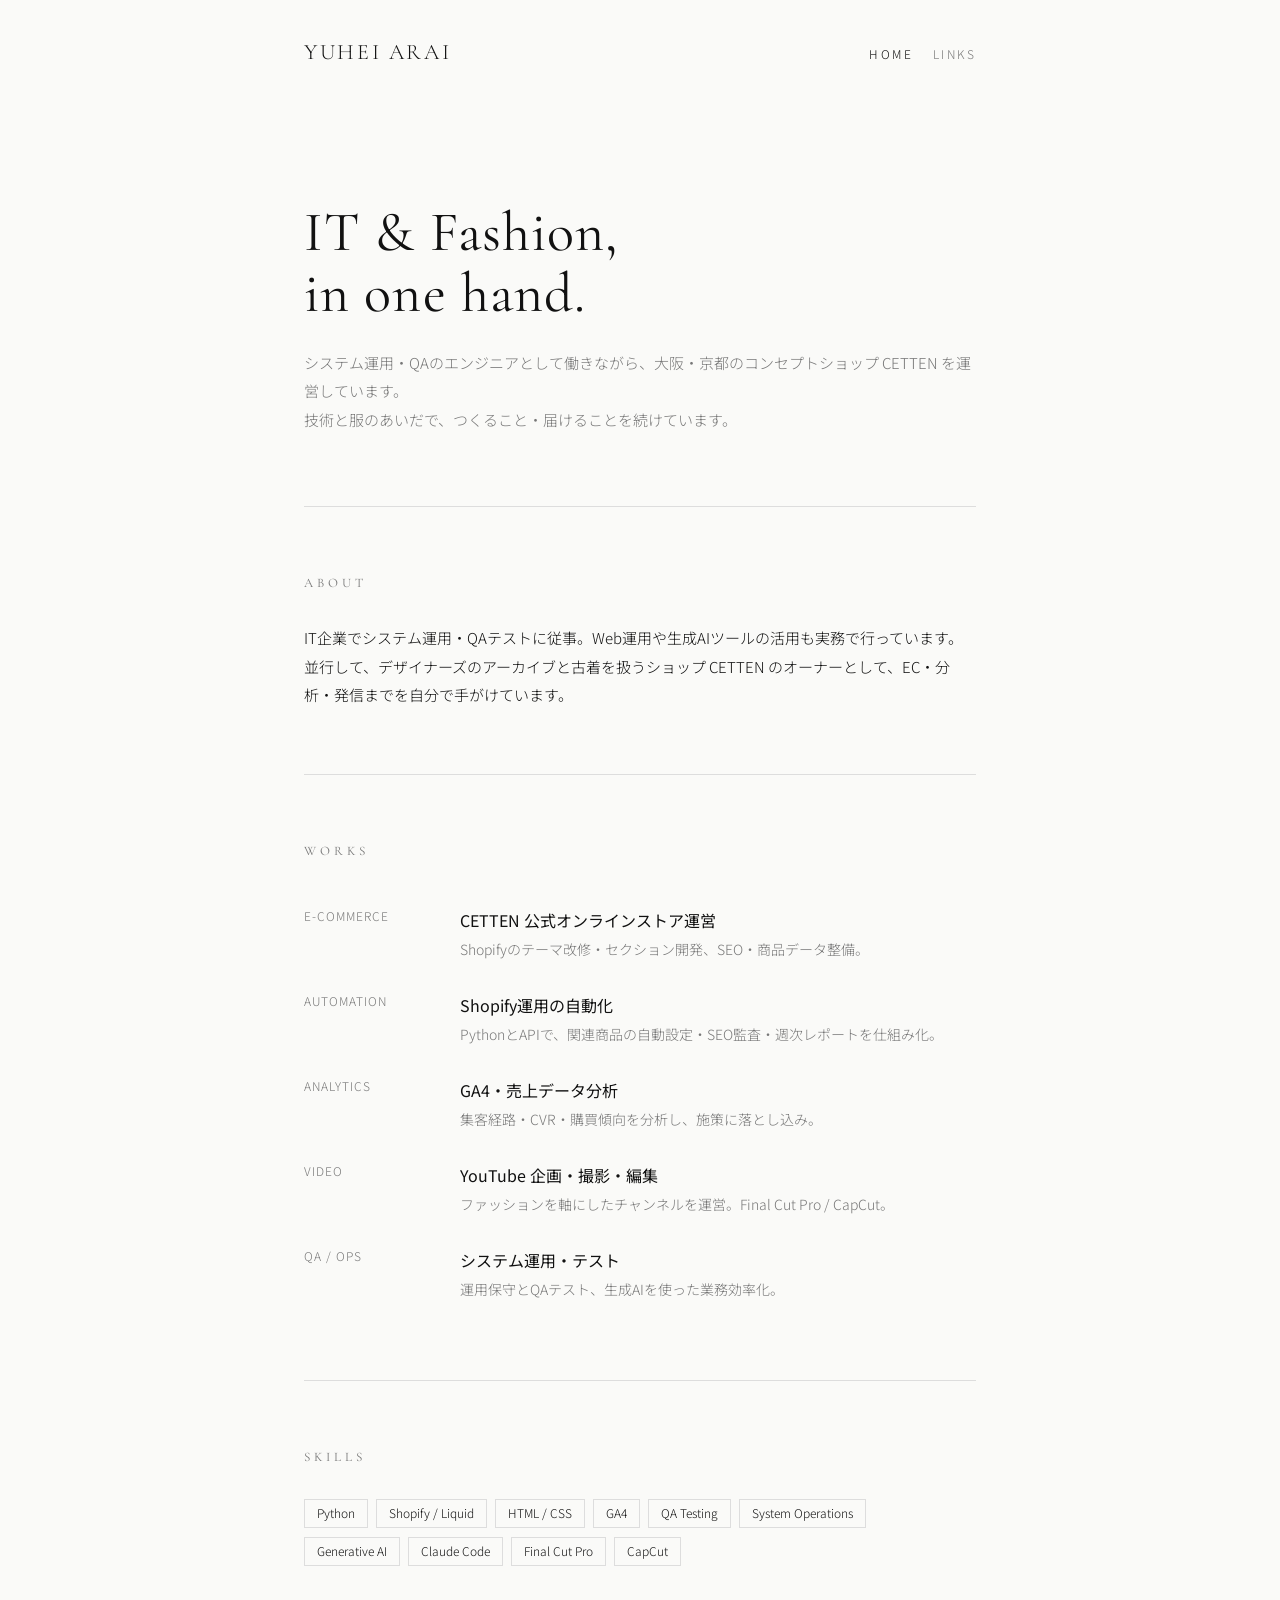
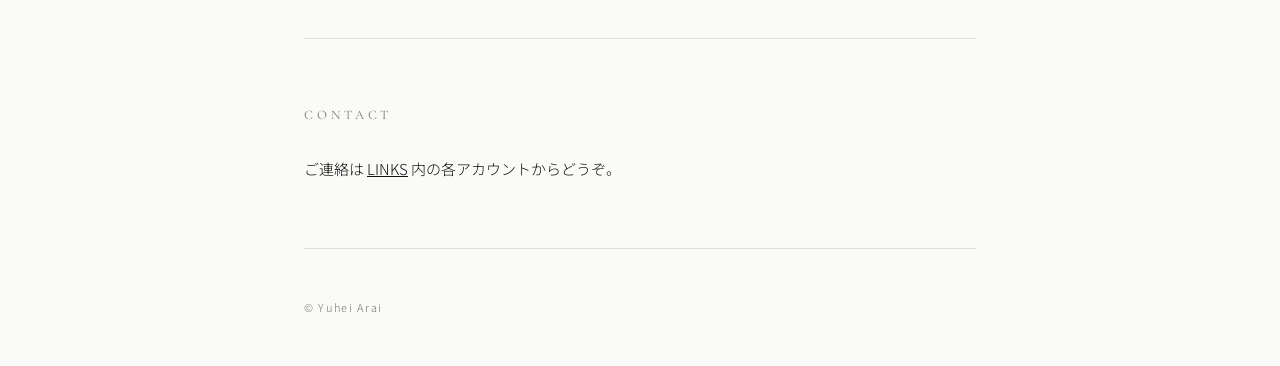
==== index.html @ 1b286ece "Add initial index.html for portfolio website Initial commit of the portfolio website with sections f" ====
<!DOCTYPE html>
<html lang="ja">
<head>
<meta charset="utf-8">
<meta name="viewport" content="width=device-width,initial-scale=1">
<title>Yuhei Arai</title>
<meta name="description" content="Yuhei Arai — IT × Fashion. ポートフォリオ">
<link rel="stylesheet" href="style.css">
</head>
<body>
<div class="wrap">
<header>
  <a class="logo" href="./">YUHEI ARAI</a>
  <nav><a class="on" href="./">HOME</a><a href="links.html">LINKS</a></nav>
</header>

<div class="hero">
  <h1>IT &amp; Fashion,<br>in one hand.</h1>
  <p>システム運用・QAのエンジニアとして働きながら、大阪・京都のコンセプトショップ CETTEN を運営しています。<br>技術と服のあいだで、つくること・届けることを続けています。</p>
</div>

<section>
  <h2>About</h2>
  <p>IT企業でシステム運用・QAテストに従事。Web運用や生成AIツールの活用も実務で行っています。並行して、デザイナーズのアーカイブと古着を扱うショップ CETTEN のオーナーとして、EC・分析・発信までを自分で手がけています。</p>
</section>

<section>
  <h2>Works</h2>
  <div class="item"><div class="k">E-COMMERCE</div><div><h3>CETTEN 公式オンラインストア運営</h3><p>Shopifyのテーマ改修・セクション開発、SEO・商品データ整備。</p></div></div>
  <div class="item"><div class="k">AUTOMATION</div><div><h3>Shopify運用の自動化</h3><p>PythonとAPIで、関連商品の自動設定・SEO監査・週次レポートを仕組み化。</p></div></div>
  <div class="item"><div class="k">ANALYTICS</div><div><h3>GA4・売上データ分析</h3><p>集客経路・CVR・購買傾向を分析し、施策に落とし込み。</p></div></div>
  <div class="item"><div class="k">VIDEO</div><div><h3>YouTube 企画・撮影・編集</h3><p>ファッションを軸にしたチャンネルを運営。Final Cut Pro / CapCut。</p></div></div>
  <div class="item"><div class="k">QA / OPS</div><div><h3>システム運用・テスト</h3><p>運用保守とQAテスト、生成AIを使った業務効率化。</p></div></div>
</section>

<section>
  <h2>Skills</h2>
  <div class="tags"><span>Python</span><span>Shopify / Liquid</span><span>HTML / CSS</span><span>GA4</span><span>QA Testing</span><span>System Operations</span><span>Generative AI</span><span>Claude Code</span><span>Final Cut Pro</span><span>CapCut</span></div>
</section>

<section>
  <h2>Contact</h2>
  <p>ご連絡は <a href="links.html">LINKS</a> 内の各アカウントからどうぞ。</p>
</section>

<footer>© Yuhei Arai</footer>
</div>
</body>
</html>
---- style.css ----
@import url('https://fonts.googleapis.com/css2?family=Cormorant+Garamond:wght@400;500&family=Noto+Sans+JP:wght@300;400&display=swap');
:root{--ink:#111;--sub:#777;--line:#ddd;--bg:#fafaf8}
*{box-sizing:border-box;margin:0;padding:0}
body{background:var(--bg);color:var(--ink);font-family:'Noto Sans JP',sans-serif;font-weight:300;line-height:1.9;font-size:15px}
a{color:inherit}
.wrap{max-width:720px;margin:0 auto;padding:0 24px}
header{display:flex;justify-content:space-between;align-items:baseline;padding:32px 0}
.logo{font-family:'Cormorant Garamond',serif;font-size:22px;letter-spacing:.12em;text-decoration:none}
nav a{font-size:12px;letter-spacing:.2em;text-decoration:none;margin-left:20px;color:var(--sub)}
nav a.on,nav a:hover{color:var(--ink)}
.hero{padding:96px 0 72px;border-bottom:1px solid var(--line)}
.hero h1{font-family:'Cormorant Garamond',serif;font-weight:400;font-size:56px;line-height:1.1;letter-spacing:.02em}
.hero p{margin-top:24px;color:var(--sub)}
section{padding:64px 0;border-bottom:1px solid var(--line)}
h2{font-family:'Cormorant Garamond',serif;font-weight:400;font-size:13px;letter-spacing:.3em;text-transform:uppercase;color:var(--sub);margin-bottom:28px}
.item{display:grid;grid-template-columns:140px 1fr;gap:16px;padding:14px 0}
.item .k{font-size:12px;color:var(--sub);letter-spacing:.08em}
.item h3{font-weight:400;font-size:16px}
.item p{color:var(--sub);font-size:14px}
.tags span{display:inline-block;border:1px solid var(--line);padding:2px 12px;margin:0 8px 8px 0;font-size:12px}
.links a{display:flex;justify-content:space-between;padding:22px 0;border-bottom:1px solid var(--line);text-decoration:none}
.links a:hover{padding-left:8px;transition:.2s}
.links .t{font-family:'Cormorant Garamond',serif;font-size:26px}
.links .d{font-size:12px;color:var(--sub);align-self:center}
.soon{opacity:.4;pointer-events:none}
footer{padding:48px 0;font-size:11px;color:var(--sub);letter-spacing:.15em}
@media(max-width:560px){.hero h1{font-size:40px}.item{grid-template-columns:1fr;gap:2px}}
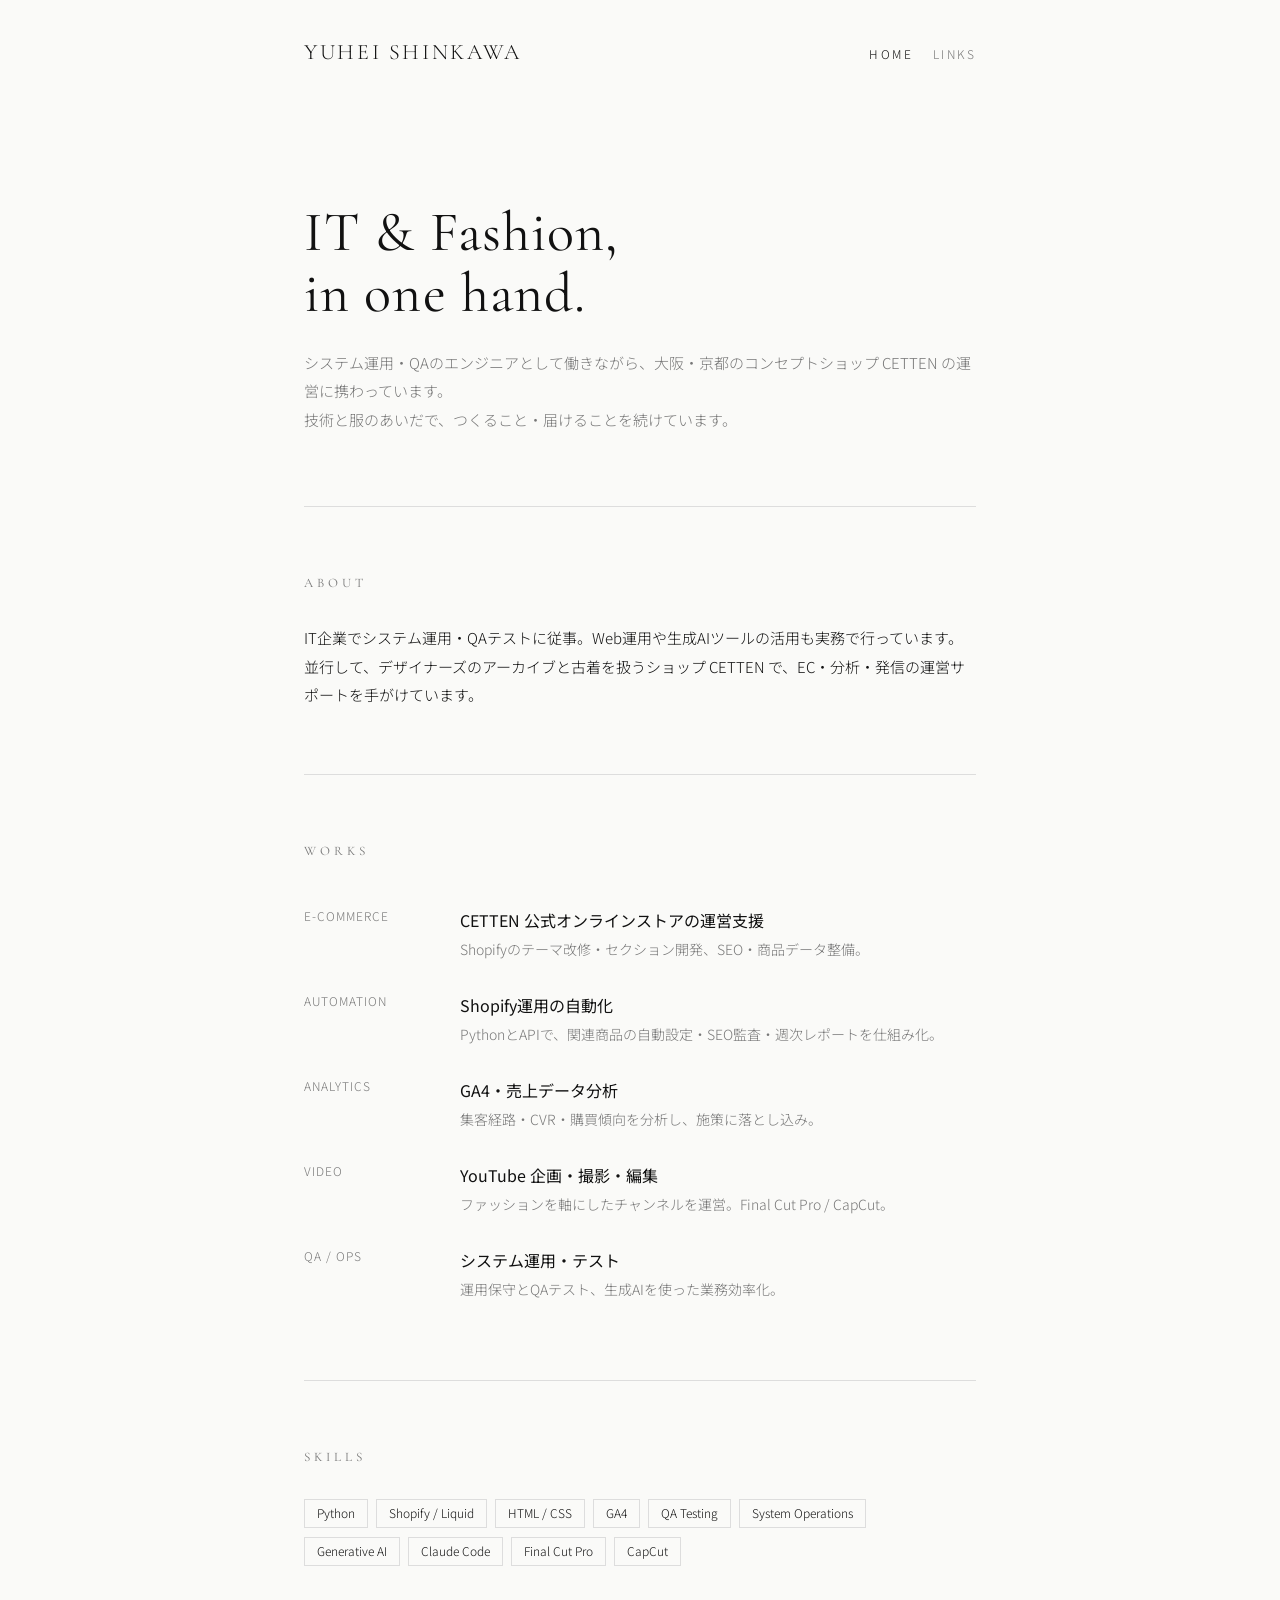
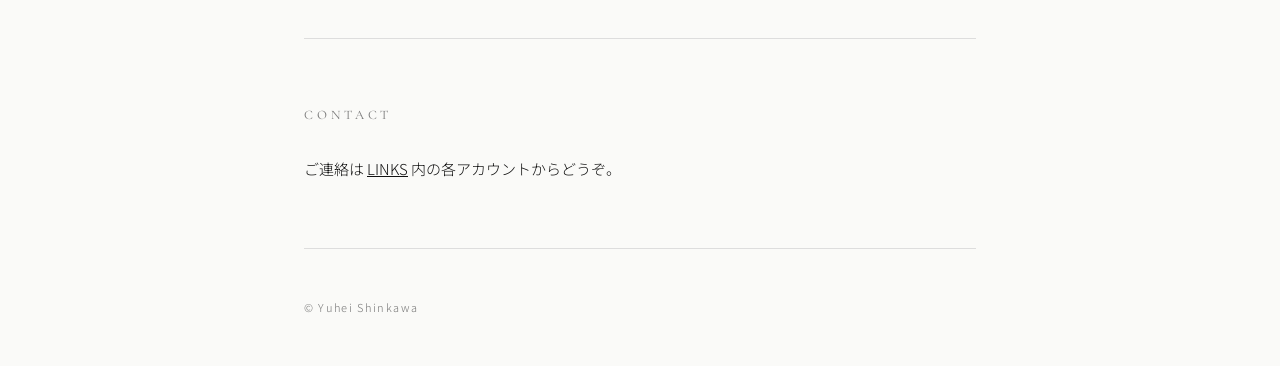
==== commit d11eb2e0: "Update name and descriptions to Yuhei Shinkawa" ====
--- a/index.html
+++ b/index.html
@@ -3,30 +3,30 @@
 <head>
 <meta charset="utf-8">
 <meta name="viewport" content="width=device-width,initial-scale=1">
-<title>Yuhei Arai</title>
-<meta name="description" content="Yuhei Arai — IT × Fashion. ポートフォリオ">
+<title>Yuhei Shinkawa</title>
+<meta name="description" content="Yuhei Shinkawa — IT × Fashion. ポートフォリオ">
 <link rel="stylesheet" href="style.css">
 </head>
 <body>
 <div class="wrap">
 <header>
-  <a class="logo" href="./">YUHEI ARAI</a>
+  <a class="logo" href="./">YUHEI SHINKAWA</a>
   <nav><a class="on" href="./">HOME</a><a href="links.html">LINKS</a></nav>
 </header>
 
 <div class="hero">
   <h1>IT &amp; Fashion,<br>in one hand.</h1>
-  <p>システム運用・QAのエンジニアとして働きながら、大阪・京都のコンセプトショップ CETTEN を運営しています。<br>技術と服のあいだで、つくること・届けることを続けています。</p>
+  <p>システム運用・QAのエンジニアとして働きながら、大阪・京都のコンセプトショップ CETTEN の運営に携わっています。<br>技術と服のあいだで、つくること・届けることを続けています。</p>
 </div>
 
 <section>
   <h2>About</h2>
-  <p>IT企業でシステム運用・QAテストに従事。Web運用や生成AIツールの活用も実務で行っています。並行して、デザイナーズのアーカイブと古着を扱うショップ CETTEN のオーナーとして、EC・分析・発信までを自分で手がけています。</p>
+  <p>IT企業でシステム運用・QAテストに従事。Web運用や生成AIツールの活用も実務で行っています。並行して、デザイナーズのアーカイブと古着を扱うショップ CETTEN で、EC・分析・発信の運営サポートを手がけています。</p>
 </section>
 
 <section>
   <h2>Works</h2>
-  <div class="item"><div class="k">E-COMMERCE</div><div><h3>CETTEN 公式オンラインストア運営</h3><p>Shopifyのテーマ改修・セクション開発、SEO・商品データ整備。</p></div></div>
+  <div class="item"><div class="k">E-COMMERCE</div><div><h3>CETTEN 公式オンラインストアの運営支援</h3><p>Shopifyのテーマ改修・セクション開発、SEO・商品データ整備。</p></div></div>
   <div class="item"><div class="k">AUTOMATION</div><div><h3>Shopify運用の自動化</h3><p>PythonとAPIで、関連商品の自動設定・SEO監査・週次レポートを仕組み化。</p></div></div>
   <div class="item"><div class="k">ANALYTICS</div><div><h3>GA4・売上データ分析</h3><p>集客経路・CVR・購買傾向を分析し、施策に落とし込み。</p></div></div>
   <div class="item"><div class="k">VIDEO</div><div><h3>YouTube 企画・撮影・編集</h3><p>ファッションを軸にしたチャンネルを運営。Final Cut Pro / CapCut。</p></div></div>
@@ -43,7 +43,7 @@
   <p>ご連絡は <a href="links.html">LINKS</a> 内の各アカウントからどうぞ。</p>
 </section>
 
-<footer>© Yuhei Arai</footer>
+<footer>© Yuhei Shinkawa</footer>
 </div>
 </body>
 </html>
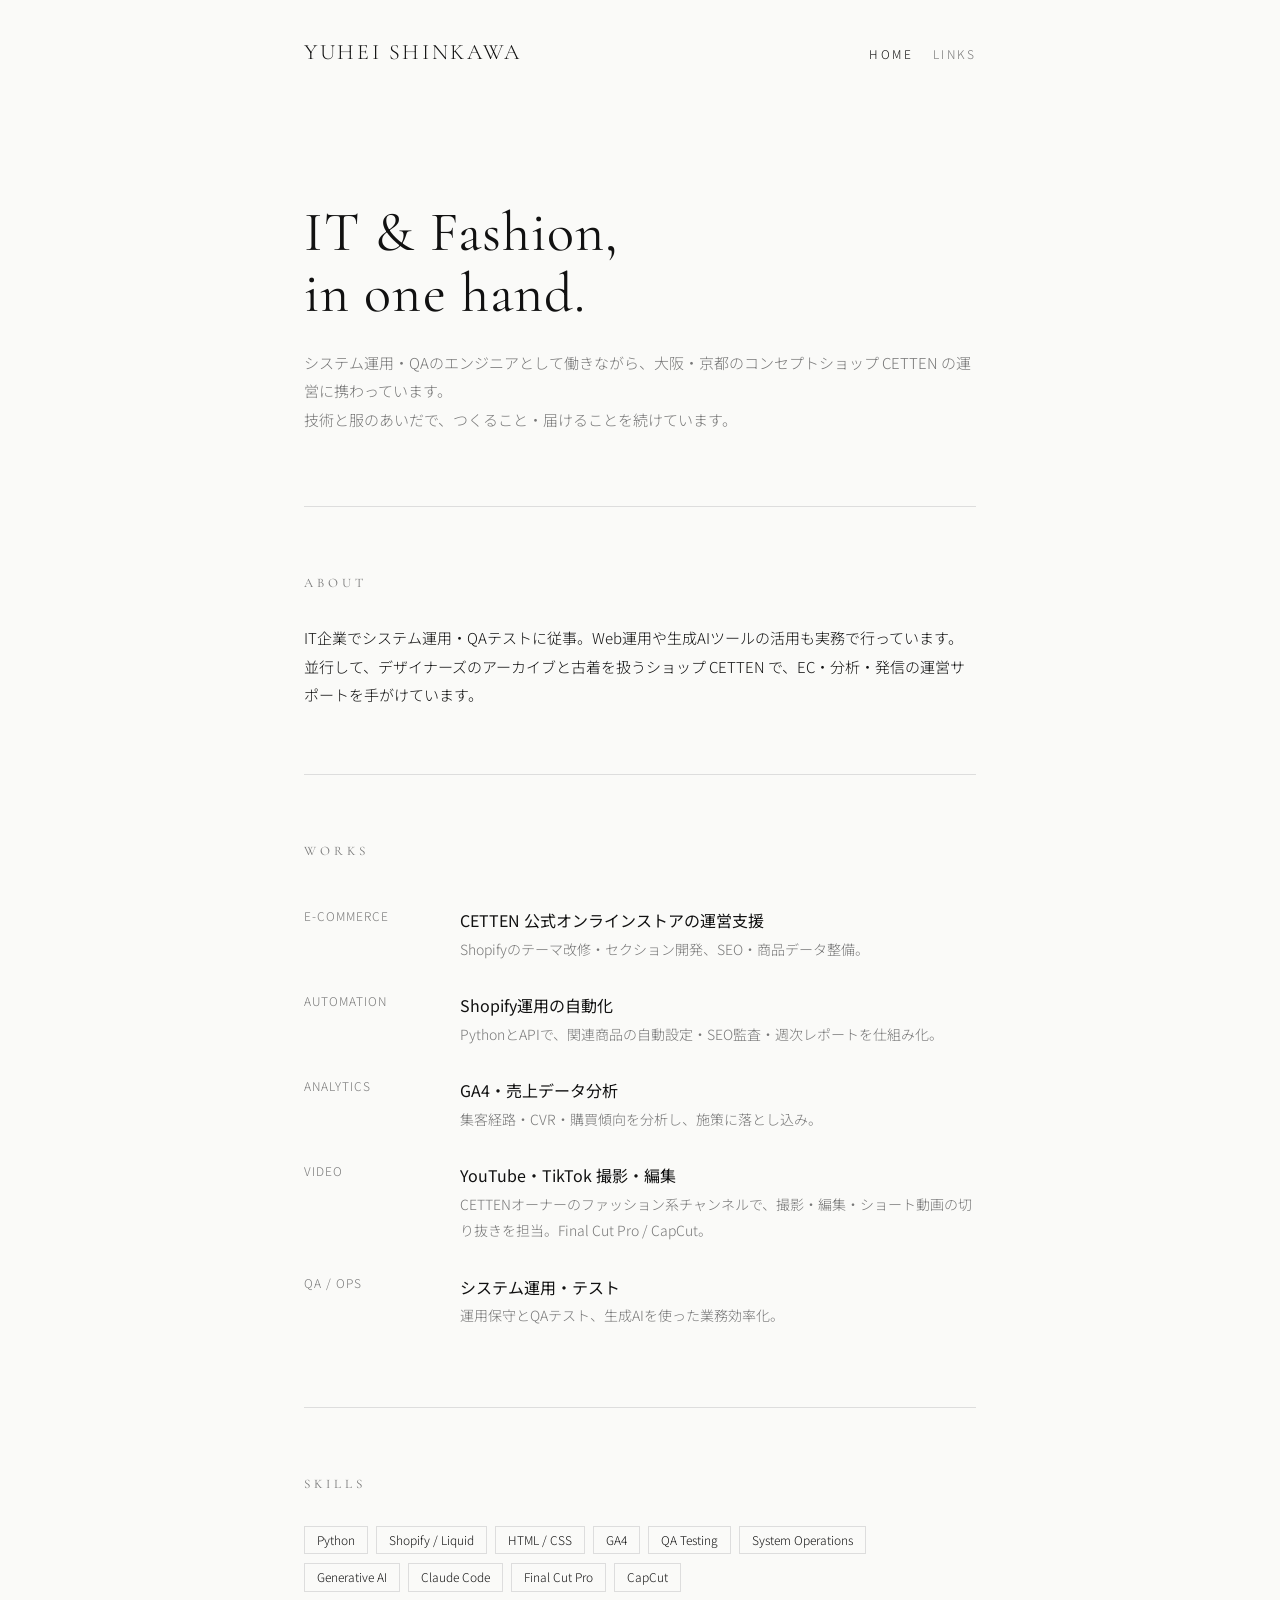
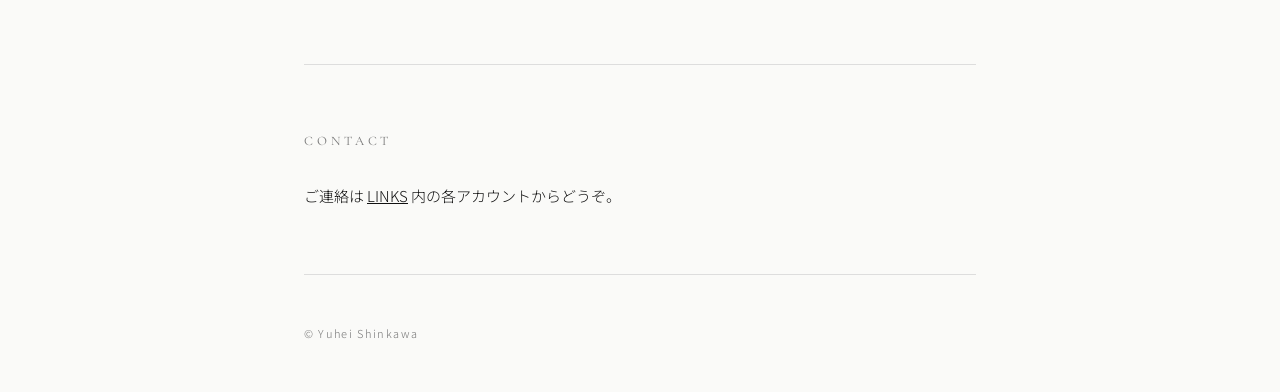
==== commit 2865d641: "Modify video section for YouTube and TikTok Updated the video section to reflect new responsibilitie" ====
--- a/index.html
+++ b/index.html
@@ -29,7 +29,7 @@
   <div class="item"><div class="k">E-COMMERCE</div><div><h3>CETTEN 公式オンラインストアの運営支援</h3><p>Shopifyのテーマ改修・セクション開発、SEO・商品データ整備。</p></div></div>
   <div class="item"><div class="k">AUTOMATION</div><div><h3>Shopify運用の自動化</h3><p>PythonとAPIで、関連商品の自動設定・SEO監査・週次レポートを仕組み化。</p></div></div>
   <div class="item"><div class="k">ANALYTICS</div><div><h3>GA4・売上データ分析</h3><p>集客経路・CVR・購買傾向を分析し、施策に落とし込み。</p></div></div>
-  <div class="item"><div class="k">VIDEO</div><div><h3>YouTube 企画・撮影・編集</h3><p>ファッションを軸にしたチャンネルを運営。Final Cut Pro / CapCut。</p></div></div>
+  <div class="item"><div class="k">VIDEO</div><div><h3>YouTube・TikTok 撮影・編集</h3><p>CETTENオーナーのファッション系チャンネルで、撮影・編集・ショート動画の切り抜きを担当。Final Cut Pro / CapCut。</p></div></div>
   <div class="item"><div class="k">QA / OPS</div><div><h3>システム運用・テスト</h3><p>運用保守とQAテスト、生成AIを使った業務効率化。</p></div></div>
 </section>
 
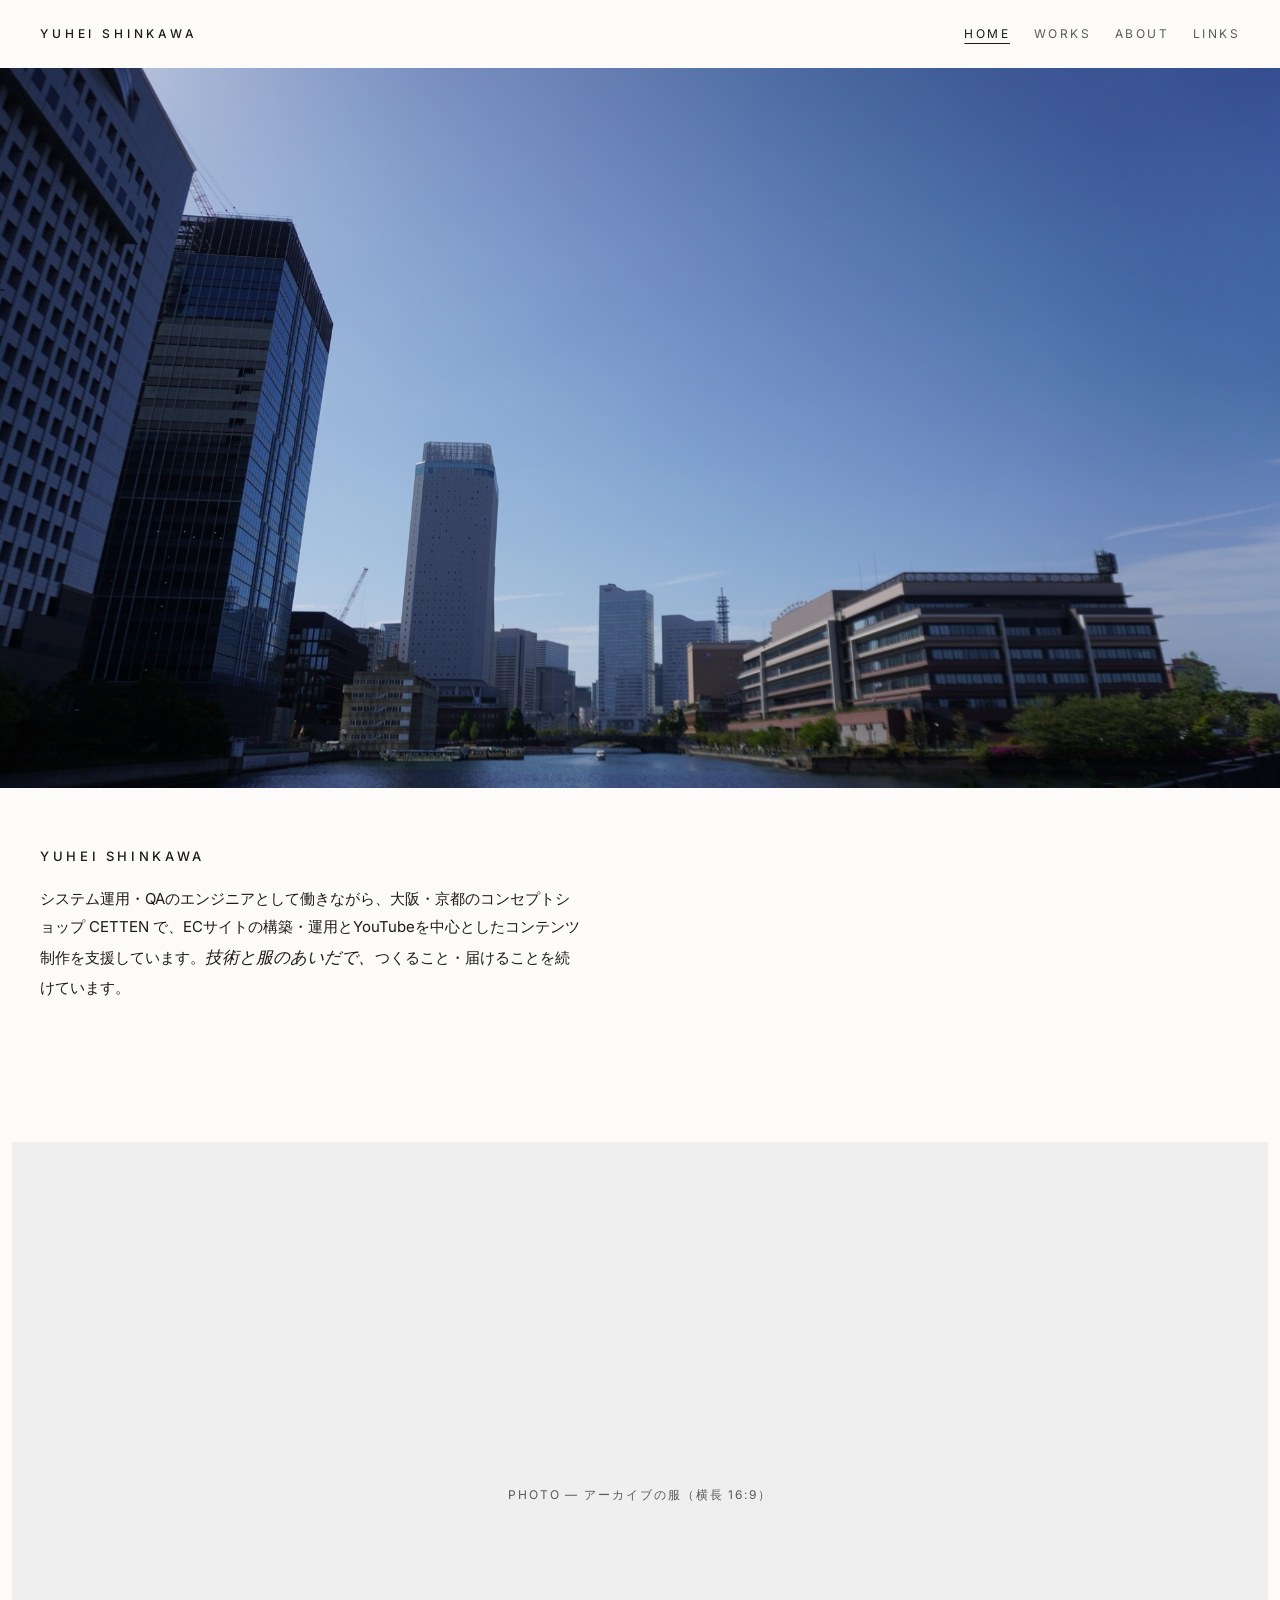
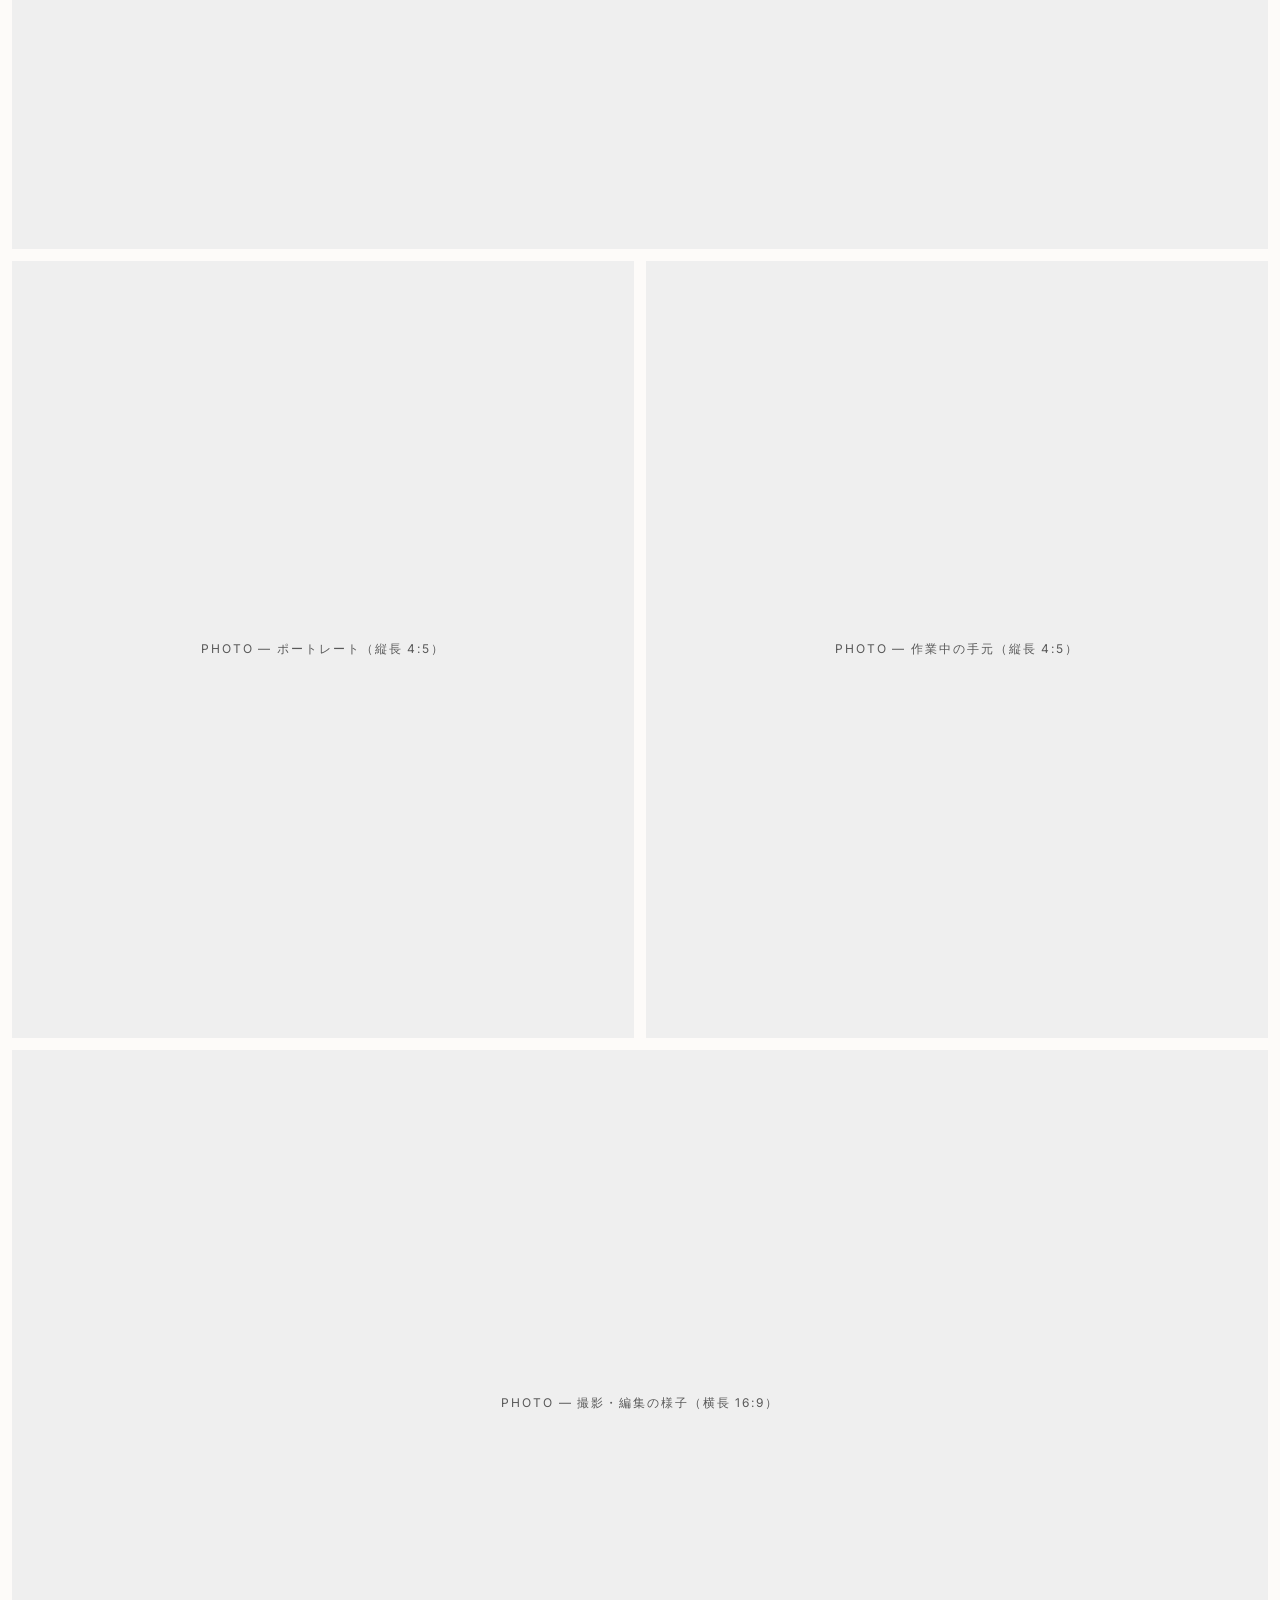
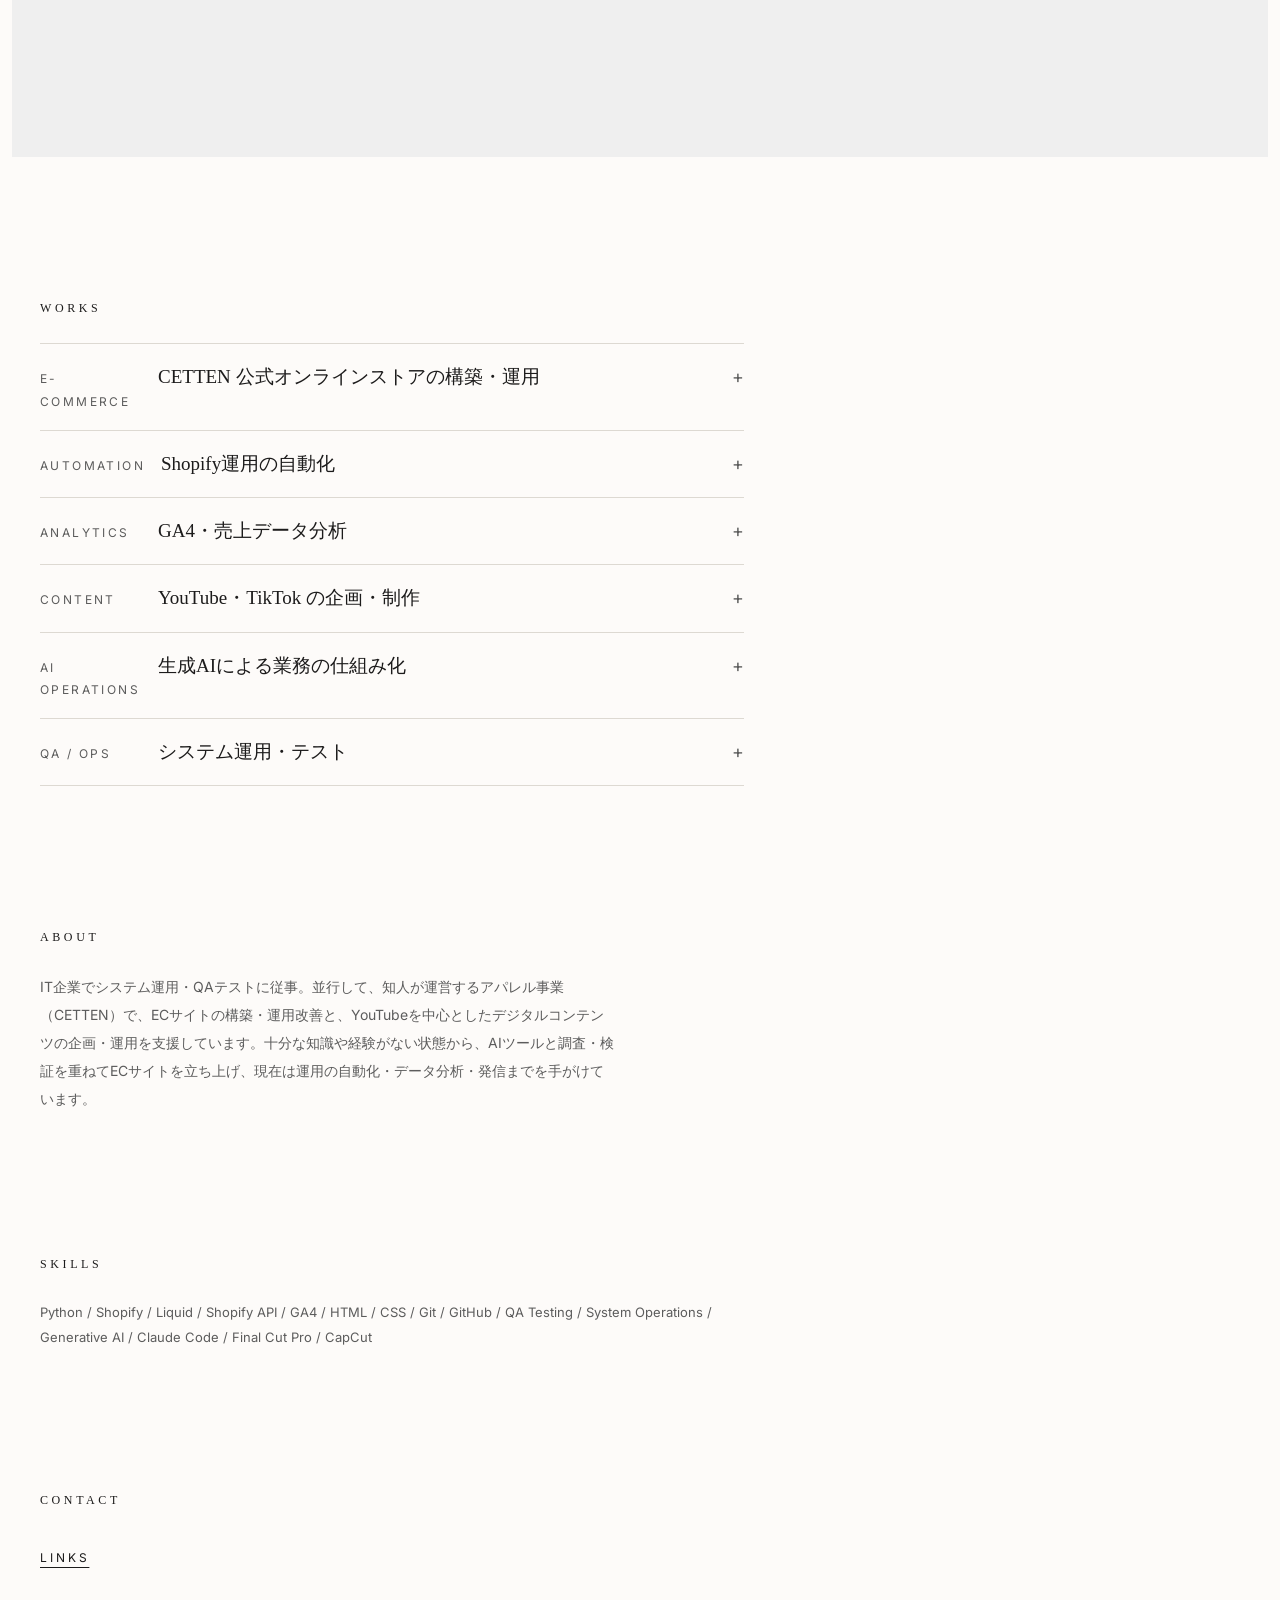
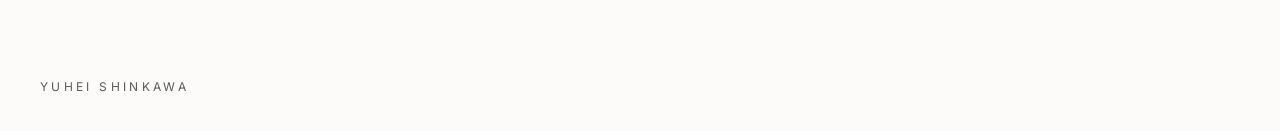
==== commit 81141f4b: "Redesign: gallery-style layout, hero photo, og image Co-Authored-By: Claude Sonnet 5.5 <noreply@anth" ====
--- a/index.html
+++ b/index.html
@@ -1,49 +1,125 @@
 <!DOCTYPE html>
 <html lang="ja">
 <head>
-<meta charset="utf-8">
-<meta name="viewport" content="width=device-width,initial-scale=1">
-<title>Yuhei Shinkawa</title>
-<meta name="description" content="Yuhei Shinkawa — IT × Fashion. ポートフォリオ">
+<meta charset="UTF-8">
+<meta name="viewport" content="width=device-width, initial-scale=1.0">
+<title>YUHEI SHINKAWA</title>
+<meta name="description" content="システム運用・QAのエンジニアとして働きながら、大阪・京都のコンセプトショップ CETTEN で、ECサイトの構築・運用とYouTubeを中心としたコンテンツ制作を支援しています。">
+<link rel="canonical" href="https://yuhei0182.github.io/">
+<meta property="og:type" content="profile">
+<meta property="og:title" content="YUHEI SHINKAWA">
+<meta property="og:description" content="システム運用・QAのエンジニアとして働きながら、大阪・京都のコンセプトショップ CETTEN で、ECサイトの構築・運用とYouTubeを中心としたコンテンツ制作を支援しています。">
+<meta property="og:url" content="https://yuhei0182.github.io/">
+<meta property="og:image" content="https://yuhei0182.github.io/images/ogp.jpg">
+<link rel="preconnect" href="https://fonts.googleapis.com">
+<link rel="preconnect" href="https://fonts.gstatic.com" crossorigin>
+<link href="https://fonts.googleapis.com/css2?family=Inter:wght@400;500&family=Tinos:ital@0;1&display=swap" rel="stylesheet">
 <link rel="stylesheet" href="style.css">
+<script type="application/ld+json">
+{
+  "@context": "https://schema.org",
+  "@type": "Person",
+  "name": "Yuhei Shinkawa",
+  "url": "https://yuhei0182.github.io/",
+  "sameAs": ["https://github.com/yuhei0182", "https://cettenofficial.com"]
+}
+</script>
 </head>
 <body>
-<div class="wrap">
-<header>
-  <a class="logo" href="./">YUHEI SHINKAWA</a>
-  <nav><a class="on" href="./">HOME</a><a href="links.html">LINKS</a></nav>
+
+<header class="site-header">
+  <a class="logo" href="index.html">YUHEI SHINKAWA</a>
+  <nav class="site-nav" aria-label="Main">
+    <a href="index.html" aria-current="page">HOME</a>
+    <a href="index.html#works">WORKS</a>
+    <a href="index.html#about">ABOUT</a>
+    <a href="links.html">LINKS</a>
+  </nav>
 </header>
 
-<div class="hero">
-  <h1>IT &amp; Fashion,<br>in one hand.</h1>
-  <p>システム運用・QAのエンジニアとして働きながら、大阪・京都のコンセプトショップ CETTEN の運営に携わっています。<br>技術と服のあいだで、つくること・届けることを続けています。</p>
-</div>
+<main>
 
-<section>
-  <h2>About</h2>
-  <p>IT企業でシステム運用・QAテストに従事。Web運用や生成AIツールの活用も実務で行っています。並行して、デザイナーズのアーカイブと古着を扱うショップ CETTEN で、EC・分析・発信の運営サポートを手がけています。</p>
-</section>
+  <figure class="photo hero">
+    <picture>
+      <source media="(max-width: 640px)" srcset="images/hero-sp.jpg" width="1200" height="1500">
+      <img src="images/hero-pc.jpg" alt="ビル群と運河の風景写真" width="2000" height="1125" fetchpriority="high">
+    </picture>
+  </figure>
 
-<section>
-  <h2>Works</h2>
-  <div class="item"><div class="k">E-COMMERCE</div><div><h3>CETTEN 公式オンラインストアの運営支援</h3><p>Shopifyのテーマ改修・セクション開発、SEO・商品データ整備。</p></div></div>
-  <div class="item"><div class="k">AUTOMATION</div><div><h3>Shopify運用の自動化</h3><p>PythonとAPIで、関連商品の自動設定・SEO監査・週次レポートを仕組み化。</p></div></div>
-  <div class="item"><div class="k">ANALYTICS</div><div><h3>GA4・売上データ分析</h3><p>集客経路・CVR・購買傾向を分析し、施策に落とし込み。</p></div></div>
-  <div class="item"><div class="k">VIDEO</div><div><h3>YouTube・TikTok 撮影・編集</h3><p>CETTENオーナーのファッション系チャンネルで、撮影・編集・ショート動画の切り抜きを担当。Final Cut Pro / CapCut。</p></div></div>
-  <div class="item"><div class="k">QA / OPS</div><div><h3>システム運用・テスト</h3><p>運用保守とQAテスト、生成AIを使った業務効率化。</p></div></div>
-</section>
+  <section class="intro">
+    <h1 class="intro-name">YUHEI SHINKAWA</h1>
+    <p class="intro-lead">システム運用・QAのエンジニアとして働きながら、大阪・京都のコンセプトショップ CETTEN で、ECサイトの構築・運用とYouTubeを中心としたコンテンツ制作を支援しています。<em>技術と服のあいだで、</em>つくること・届けることを続けています。</p>
+  </section>
 
-<section>
-  <h2>Skills</h2>
-  <div class="tags"><span>Python</span><span>Shopify / Liquid</span><span>HTML / CSS</span><span>GA4</span><span>QA Testing</span><span>System Operations</span><span>Generative AI</span><span>Claude Code</span><span>Final Cut Pro</span><span>CapCut</span></div>
-</section>
+  <div class="gallery">
+    <figure class="photo r-wide full">
+      <img src="data:image/svg+xml,%3Csvg xmlns='http://www.w3.org/2000/svg' width='1600' height='900'%3E%3Crect width='1600' height='900' fill='%23EFEFEF'/%3E%3C/svg%3E" alt="アーカイブの服のクローズアップ写真（ハンガーにかかったデザイナーズの服）" width="1600" height="900" loading="lazy">
+      <figcaption>PHOTO — アーカイブの服（横長 16:9）</figcaption>
+    </figure>
+    <figure class="photo r-port">
+      <img src="data:image/svg+xml,%3Csvg xmlns='http://www.w3.org/2000/svg' width='800' height='1000'%3E%3Crect width='800' height='1000' fill='%23EFEFEF'/%3E%3C/svg%3E" alt="ポートレート写真（店内で立つ人物）" width="800" height="1000" loading="lazy">
+      <figcaption>PHOTO — ポートレート（縦長 4:5）</figcaption>
+    </figure>
+    <figure class="photo r-port">
+      <img src="data:image/svg+xml,%3Csvg xmlns='http://www.w3.org/2000/svg' width='800' height='1000'%3E%3Crect width='800' height='1000' fill='%23EFEFEF'/%3E%3C/svg%3E" alt="作業中の手元の写真（PCでコードとShopifyの画面を開いている手元）" width="800" height="1000" loading="lazy">
+      <figcaption>PHOTO — 作業中の手元（縦長 4:5）</figcaption>
+    </figure>
+    <figure class="photo r-wide full">
+      <img src="data:image/svg+xml,%3Csvg xmlns='http://www.w3.org/2000/svg' width='1600' height='900'%3E%3Crect width='1600' height='900' fill='%23EFEFEF'/%3E%3C/svg%3E" alt="撮影・編集の様子の写真（カメラと動画編集の画面）" width="1600" height="900" loading="lazy">
+      <figcaption>PHOTO — 撮影・編集の様子（横長 16:9）</figcaption>
+    </figure>
+  </div>
 
-<section>
-  <h2>Contact</h2>
-  <p>ご連絡は <a href="links.html">LINKS</a> 内の各アカウントからどうぞ。</p>
-</section>
+  <section class="section" id="works" aria-labelledby="works-h">
+    <h2 class="section-label" id="works-h">WORKS</h2>
+    <div class="works">
+      <details class="work">
+        <summary><span class="work-category">E-COMMERCE</span><h3 class="work-title">CETTEN 公式オンラインストアの構築・運用</h3></summary>
+        <p class="work-desc">Shopifyでのサイト立ち上げ。サイト構成の検討、テーマ改修・セクション開発、コンテンツ制作。</p>
+      </details>
+      <details class="work">
+        <summary><span class="work-category">AUTOMATION</span><h3 class="work-title">Shopify運用の自動化</h3></summary>
+        <p class="work-desc">PythonとShopify APIで、関連商品の日次自動設定・SEO監査・週次売上レポートを仕組み化。手作業の商品データ整備を一括処理に置き換え。</p>
+      </details>
+      <details class="work">
+        <summary><span class="work-category">ANALYTICS</span><h3 class="work-title">GA4・売上データ分析</h3></summary>
+        <p class="work-desc">GA4のデータをAPIで取得し、集客経路・購入導線・CVRを分析して改善施策に反映。</p>
+      </details>
+      <details class="work">
+        <summary><span class="work-category">CONTENT</span><h3 class="work-title">YouTube・TikTok の企画・制作</h3></summary>
+        <p class="work-desc">企画提案・台本・撮影・編集・投稿まで一貫して担当。本編を短尺に再編集し、TikTok・YouTubeショートにも展開。視聴データをもとに構成を検討し、判断基準をルール化。</p>
+      </details>
+      <details class="work">
+        <summary><span class="work-category">AI OPERATIONS</span><h3 class="work-title">生成AIによる業務の仕組み化</h3></summary>
+        <p class="work-desc">業務ごとに生成AIを役割分担させる運用基盤を構築。作業ルールをドキュメント化し、定型作業をAIに任せて判断と品質確認に集中できる体制に。</p>
+      </details>
+      <details class="work">
+        <summary><span class="work-category">QA / OPS</span><h3 class="work-title">システム運用・テスト</h3></summary>
+        <p class="work-desc">本業での運用保守とQAテスト、生成AIを使った業務効率化。</p>
+      </details>
+    </div>
+  </section>
 
-<footer>© Yuhei Shinkawa</footer>
-</div>
+  <section class="section" id="about" aria-labelledby="about-h">
+    <h2 class="section-label" id="about-h">ABOUT</h2>
+    <p class="body-text">IT企業でシステム運用・QAテストに従事。並行して、知人が運営するアパレル事業（CETTEN）で、ECサイトの構築・運用改善と、YouTubeを中心としたデジタルコンテンツの企画・運用を支援しています。十分な知識や経験がない状態から、AIツールと調査・検証を重ねてECサイトを立ち上げ、現在は運用の自動化・データ分析・発信までを手がけています。</p>
+  </section>
+
+  <section class="section" aria-labelledby="skills-h">
+    <h2 class="section-label" id="skills-h">SKILLS</h2>
+    <ul class="skills">
+      <li>Python</li><li>Shopify / Liquid</li><li>Shopify API</li><li>GA4</li><li>HTML / CSS</li><li>Git / GitHub</li><li>QA Testing</li><li>System Operations</li><li>Generative AI</li><li>Claude Code</li><li>Final Cut Pro</li><li>CapCut</li>
+    </ul>
+  </section>
+
+  <section class="section" aria-labelledby="contact-h">
+    <h2 class="section-label" id="contact-h">CONTACT</h2>
+    <p class="contact-link"><a href="links.html">LINKS</a></p>
+  </section>
+
+</main>
+
+<footer class="site-footer"><p>YUHEI SHINKAWA</p></footer>
+
 </body>
 </html>
--- a/style.css
+++ b/style.css
@@ -1,27 +1,149 @@
-@import url('https://fonts.googleapis.com/css2?family=Cormorant+Garamond:wght@400;500&family=Noto+Sans+JP:wght@300;400&display=swap');
-:root{--ink:#111;--sub:#777;--line:#ddd;--bg:#fafaf8}
-*{box-sizing:border-box;margin:0;padding:0}
-body{background:var(--bg);color:var(--ink);font-family:'Noto Sans JP',sans-serif;font-weight:300;line-height:1.9;font-size:15px}
-a{color:inherit}
-.wrap{max-width:720px;margin:0 auto;padding:0 24px}
-header{display:flex;justify-content:space-between;align-items:baseline;padding:32px 0}
-.logo{font-family:'Cormorant Garamond',serif;font-size:22px;letter-spacing:.12em;text-decoration:none}
-nav a{font-size:12px;letter-spacing:.2em;text-decoration:none;margin-left:20px;color:var(--sub)}
-nav a.on,nav a:hover{color:var(--ink)}
-.hero{padding:96px 0 72px;border-bottom:1px solid var(--line)}
-.hero h1{font-family:'Cormorant Garamond',serif;font-weight:400;font-size:56px;line-height:1.1;letter-spacing:.02em}
-.hero p{margin-top:24px;color:var(--sub)}
-section{padding:64px 0;border-bottom:1px solid var(--line)}
-h2{font-family:'Cormorant Garamond',serif;font-weight:400;font-size:13px;letter-spacing:.3em;text-transform:uppercase;color:var(--sub);margin-bottom:28px}
-.item{display:grid;grid-template-columns:140px 1fr;gap:16px;padding:14px 0}
-.item .k{font-size:12px;color:var(--sub);letter-spacing:.08em}
-.item h3{font-weight:400;font-size:16px}
-.item p{color:var(--sub);font-size:14px}
-.tags span{display:inline-block;border:1px solid var(--line);padding:2px 12px;margin:0 8px 8px 0;font-size:12px}
-.links a{display:flex;justify-content:space-between;padding:22px 0;border-bottom:1px solid var(--line);text-decoration:none}
-.links a:hover{padding-left:8px;transition:.2s}
-.links .t{font-family:'Cormorant Garamond',serif;font-size:26px}
-.links .d{font-size:12px;color:var(--sub);align-self:center}
-.soon{opacity:.4;pointer-events:none}
-footer{padding:48px 0;font-size:11px;color:var(--sub);letter-spacing:.15em}
-@media(max-width:560px){.hero h1{font-size:40px}.item{grid-template-columns:1fr;gap:2px}}
+/* ============================================================
+   YUHEI SHINKAWA — style.css
+   コントラスト比（背景 #FDFBF9）: ink #1C1B1B 16.7:1 / muted #5C5C5C 6.5:1
+     pending #6C6C6C 5.1:1 / 枠内文字 #595959 on #EFEFEF 6.1:1
+   ============================================================ */
+:root {
+  --bg: #FDFBF9;
+  --ink: #1C1B1B;
+  --muted: #5C5C5C;
+  --pending: #6C6C6C;
+  --line: #DDD9D2;
+  --placeholder: #EFEFEF;
+  --placeholder-ink: #595959;
+
+  --font-sans: "Inter", -apple-system, "Helvetica Neue", Arial,
+    "Hiragino Kaku Gothic ProN", "Hiragino Sans", "Yu Gothic", YuGothic, "Noto Sans JP", sans-serif;
+  --font-serif: "Tinos", "Times New Roman", Times,
+    "Hiragino Mincho ProN", "Yu Mincho", YuMincho, serif;
+
+  --size-body: 14px;
+  --size-small: 12px;
+  --size-lead: 15px;
+  --size-title: 19px;
+  --leading: 1.9;
+
+  --text-max: 34rem;
+  --gutter: 24px;       /* 写真の左右の余白は小さく */
+  --section-gap: 96px;
+}
+
+*, *::before, *::after { box-sizing: border-box; }
+html { -webkit-text-size-adjust: 100%; }
+body {
+  margin: 0; background: var(--bg); color: var(--ink);
+  font-family: var(--font-sans); font-size: var(--size-body); line-height: var(--leading);
+  -webkit-font-smoothing: antialiased;
+}
+img { max-width: 100%; height: auto; }
+a { color: inherit; }
+a:focus-visible { outline: 1px solid var(--ink); outline-offset: 3px; }
+
+/* ---------- Header ---------- */
+.site-header {
+  display: flex; align-items: center; justify-content: space-between;
+  flex-wrap: wrap; gap: 8px 24px; padding: 12px var(--gutter);
+}
+.logo {
+  display: inline-flex; align-items: center; min-height: 44px;
+  font-size: var(--size-small); font-weight: 500; letter-spacing: 0.32em;
+  text-decoration: none; white-space: nowrap;
+}
+.site-nav { display: flex; gap: 4px 24px; flex-wrap: wrap; }
+.site-nav a {
+  display: inline-flex; align-items: center; min-height: 44px;
+  font-size: var(--size-small); letter-spacing: 0.2em; text-decoration: none; color: var(--muted);
+}
+.site-nav a:hover { color: var(--ink); }
+.site-nav a[aria-current="page"] { color: var(--ink); text-decoration: underline; text-underline-offset: 5px; text-decoration-thickness: 1px; }
+
+/* ---------- Photos ---------- */
+.photo { position: relative; margin: 0; background: var(--placeholder); }
+.photo picture { display: block; height: 100%; }
+.photo img { display: block; width: 100%; height: 100%; object-fit: cover; }
+.photo figcaption {
+  position: absolute; inset: 0; display: grid; place-items: center; padding: 16px; text-align: center;
+  font-size: var(--size-small); letter-spacing: 0.16em; color: var(--placeholder-ink); pointer-events: none;
+}
+.r-wide { aspect-ratio: 16 / 9; }
+.r-land { aspect-ratio: 3 / 2; }
+.r-port { aspect-ratio: 4 / 5; }
+
+/* ヒーロー：画面いっぱい（端まで） */
+.hero { aspect-ratio: 16 / 9; max-height: 86vh; width: 100%; }
+
+/* ---------- Intro（短く） ---------- */
+.intro { padding: 40px var(--gutter) 0; max-width: calc(var(--text-max) + var(--gutter) * 2); }
+.intro-name { margin: 0 0 16px; font-size: 13px; font-weight: 500; letter-spacing: 0.28em; }
+.intro-lead { margin: 0; font-size: var(--size-lead); }
+.intro-lead em { font-family: var(--font-serif); font-style: italic; font-size: 1.12em; }
+
+/* ---------- Gallery（大きく・ほぼ余白なし） ---------- */
+.gallery { margin-top: var(--section-gap); display: grid; grid-template-columns: 1fr 1fr; gap: 8px; padding: 0 8px; }
+.gallery .full { grid-column: 1 / -1; }
+
+/* ---------- Sections ---------- */
+.section { margin: var(--section-gap) var(--gutter) 0; }
+.section-label {
+  margin: 0 0 24px; font-family: var(--font-serif); font-size: var(--size-small);
+  font-weight: 400; letter-spacing: 0.3em; color: var(--ink);
+}
+
+/* Works：タイトルだけ。説明は開くと出る（JSなし） */
+.works { max-width: 44rem; border-top: 1px solid var(--line); }
+.work { border-bottom: 1px solid var(--line); }
+.work summary {
+  list-style: none; cursor: pointer; display: flex; align-items: baseline; gap: 16px;
+  min-height: 44px; padding: 16px 0;
+}
+.work summary::-webkit-details-marker { display: none; }
+.work-category { flex: 0 0 8.5em; font-size: var(--size-small); letter-spacing: 0.2em; color: var(--muted); }
+.work-title { flex: 1; font-family: var(--font-serif); font-size: var(--size-title); line-height: 1.5; font-weight: 400; margin: 0; }
+.work summary::after { content: "+"; font-size: 18px; color: var(--muted); }
+.work[open] summary::after { content: "−"; }
+.work summary:hover .work-title { text-decoration: underline; text-underline-offset: 5px; text-decoration-thickness: 1px; }
+.work-desc { margin: 0 0 20px calc(8.5em + 16px); max-width: 30rem; font-size: 13px; color: var(--muted); }
+
+.body-text { max-width: 36rem; margin: 0; font-size: var(--size-body); line-height: 2; color: var(--muted); }
+
+.skills { margin: 0; padding: 0; list-style: none; font-size: 13px; color: var(--muted); max-width: 44rem; }
+.skills li { display: inline; }
+.skills li:not(:last-child)::after { content: " / "; }
+
+.contact-link { margin: 0; }
+.contact-link a { display: inline-flex; align-items: center; min-height: 44px; font-size: var(--size-small); letter-spacing: 0.24em; text-underline-offset: 5px; text-decoration-thickness: 1px; }
+.contact-link a:hover { color: var(--muted); }
+
+/* ---------- Links page（文字だけ・アイコンなし） ---------- */
+.links-head { padding: 64px var(--gutter) 0; }
+.link-list { max-width: 40rem; margin: 0 var(--gutter); padding: 0; list-style: none; border-top: 1px solid var(--line); }
+.link-item { border-bottom: 1px solid var(--line); }
+.link-item a, .link-item.is-pending {
+  display: flex; align-items: center; justify-content: space-between; gap: 24px;
+  min-height: 44px; padding: 22px 0; text-decoration: none;
+}
+.wordmark { font-family: var(--font-serif); font-size: 19px; letter-spacing: 0.24em; }
+.link-item a:hover .wordmark { text-decoration: underline; text-underline-offset: 6px; text-decoration-thickness: 1px; }
+.link-url, .link-status { font-size: var(--size-small); color: var(--muted); white-space: nowrap; }
+.link-item.is-pending { color: var(--pending); }
+.link-item.is-pending .link-status { color: var(--pending); }
+
+.site-footer { padding: 96px var(--gutter) 32px; }
+.site-footer p { margin: 0; font-size: var(--size-small); letter-spacing: 0.28em; color: var(--muted); }
+
+/* ---------- PC ---------- */
+@media (min-width: 900px) {
+  :root { --gutter: 40px; --section-gap: 140px; }
+  .intro { padding-top: 56px; }
+  .gallery { gap: 12px; padding: 0 12px; }
+}
+
+/* ---------- Mobile ---------- */
+@media (max-width: 640px) {
+  :root { --gutter: 16px; --section-gap: 64px; --size-title: 17px; }
+  .hero { aspect-ratio: 4 / 5; max-height: none; }
+  .gallery { grid-template-columns: 1fr; gap: 6px; padding: 0; }  /* 端から端まで */
+  .work-category { flex-basis: 6.5em; letter-spacing: 0.14em; }
+  .work-desc { margin-left: 0; }
+  .link-url { display: none; }
+}
